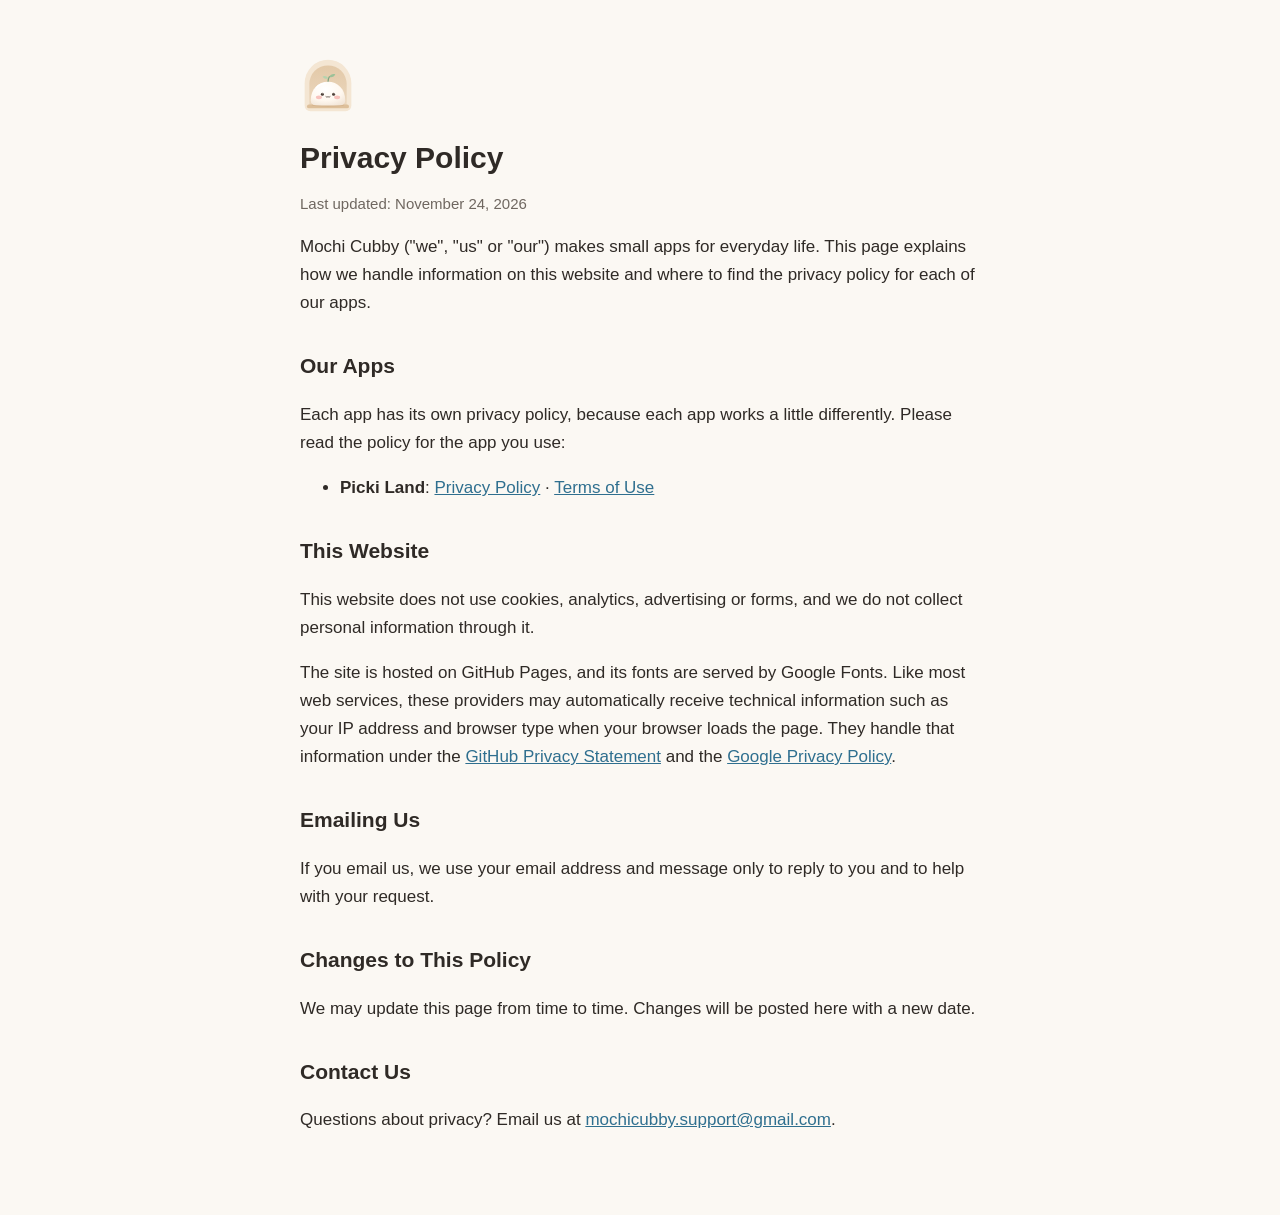
==== privacy/index.html @ b1766f8e "feat: add Mochi Cubby brand logo and homepage prototype - Brand mark (mochi in a cubby) plus horizon" ====
<!doctype html>
<html lang="en"><head><meta charset="utf-8"><meta name="viewport" content="width=device-width,initial-scale=1">
<title>Mochi Cubby Privacy</title><link rel="icon" type="image/svg+xml" href="/assets/brand/mark.svg"><link rel="stylesheet" href="/style.css"></head>
<body><main>
<p><a href="/"><img src="/assets/brand/mark.svg" alt="Mochi Cubby home" width="56" height="56"></a></p>
<h1>Privacy Policy</h1>
<p class="muted">Last updated: November 24, 2026</p>
<p>Mochi Cubby ("we", "us" or "our") makes small apps for everyday life. This page explains how we handle information on this website and where to find the privacy policy for each of our apps.</p>

<h2>Our Apps</h2>
<p>Each app has its own privacy policy, because each app works a little differently. Please read the policy for the app you use:</p>
<ul>
<li><strong>Picki Land</strong>: <a href="/picki-land/privacy">Privacy Policy</a> · <a href="/picki-land/terms">Terms of Use</a></li>
</ul>

<h2>This Website</h2>
<p>This website does not use cookies, analytics, advertising or forms, and we do not collect personal information through it.</p>
<p>The site is hosted on GitHub Pages, and its fonts are served by Google Fonts. Like most web services, these providers may automatically receive technical information such as your IP address and browser type when your browser loads the page. They handle that information under the <a href="https://docs.github.com/en/site-policy/privacy-policies/github-general-privacy-statement">GitHub Privacy Statement</a> and the <a href="https://policies.google.com/privacy">Google Privacy Policy</a>.</p>

<h2>Emailing Us</h2>
<p>If you email us, we use your email address and message only to reply to you and to help with your request.</p>

<h2>Changes to This Policy</h2>
<p>We may update this page from time to time. Changes will be posted here with a new date.</p>

<h2>Contact Us</h2>
<p>Questions about privacy? Email us at <a href="mailto:mochicubby.support@gmail.com">mochicubby.support@gmail.com</a>.</p>
</main></body></html>
---- style.css ----
:root{color-scheme:light dark;--bg:#fbf8f3;--fg:#2f2a26;--muted:#6f6760;--link:#2f6f8f}
@media (prefers-color-scheme:dark){:root{--bg:#1d1b19;--fg:#f1ece6;--muted:#b3aaa1;--link:#8cc4dd}}
body{margin:0;background:var(--bg);color:var(--fg);font:17px/1.65 -apple-system,BlinkMacSystemFont,"PingFang TC","Noto Sans TC",sans-serif}
main{max-width:680px;margin:0 auto;padding:40px 16px 64px}
h1{font-size:30px;line-height:1.25;margin:0 0 8px}h2{font-size:21px;margin:32px 0 8px}
a{color:var(--link)}.muted{color:var(--muted);font-size:15px}hr{border:0;border-top:1px solid var(--muted);opacity:.3;margin:48px 0}
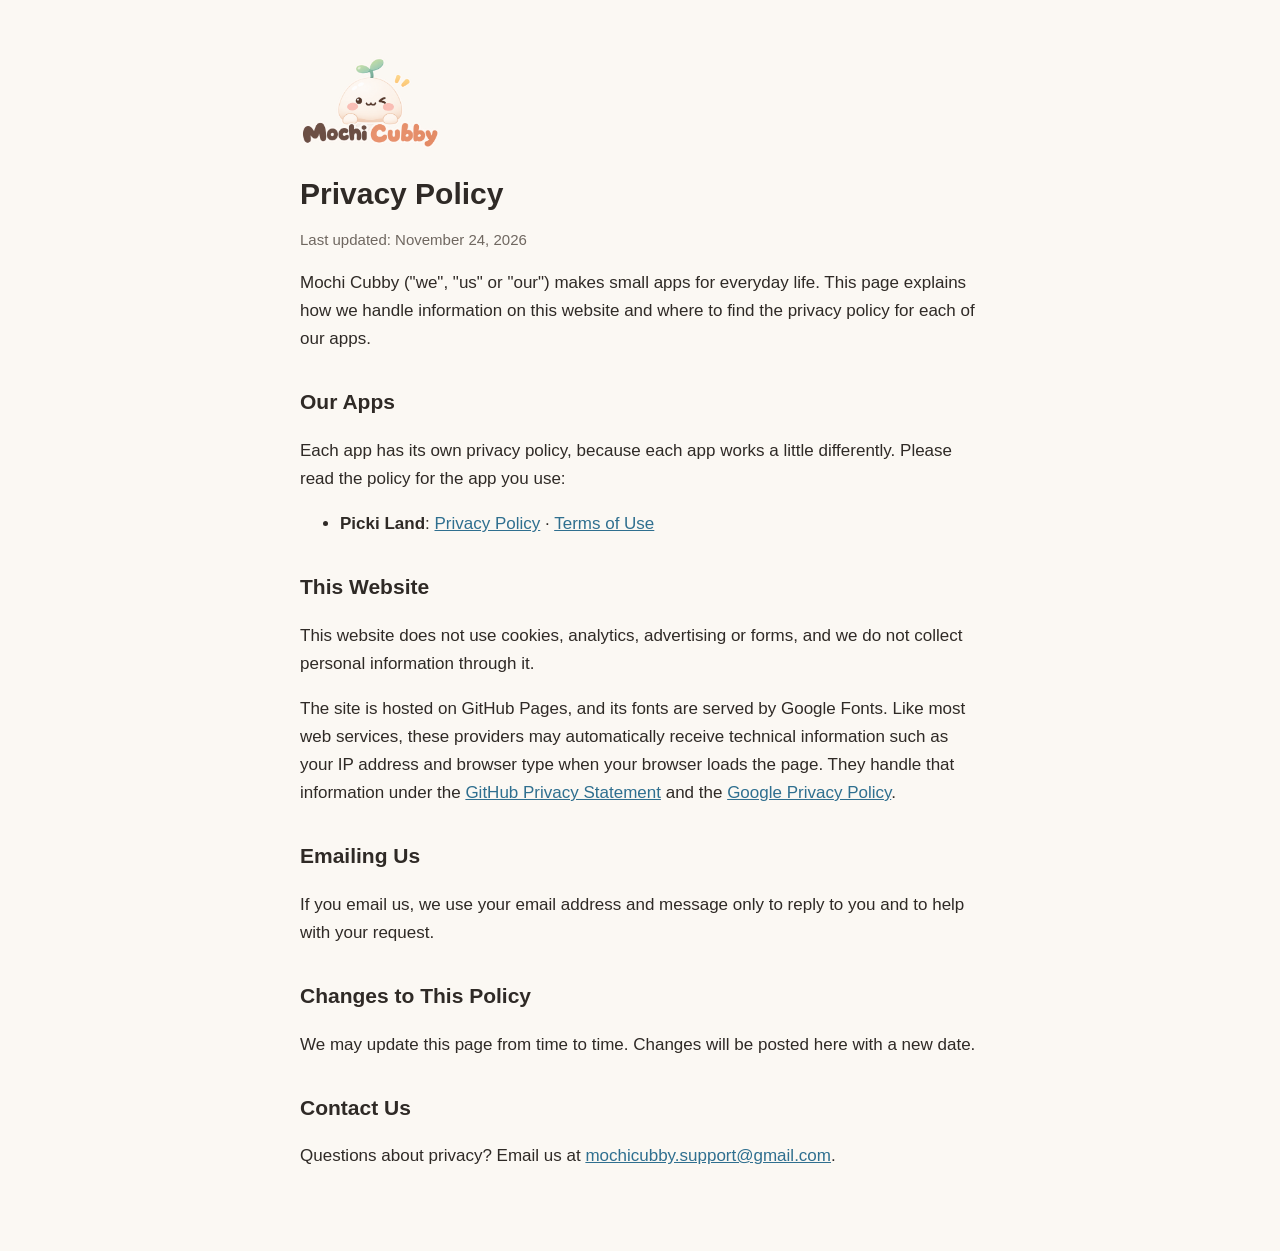
==== commit f8dd055d: "feat: use new sticker logo, scroll reveal sections and feature carousels - Replace drawn logo with T" ====
--- a/privacy/index.html
+++ b/privacy/index.html
@@ -1,8 +1,8 @@
 <!doctype html>
 <html lang="en"><head><meta charset="utf-8"><meta name="viewport" content="width=device-width,initial-scale=1">
-<title>Mochi Cubby Privacy</title><link rel="icon" type="image/svg+xml" href="/assets/brand/mark.svg"><link rel="stylesheet" href="/style.css"></head>
+<title>Mochi Cubby Privacy</title><link rel="icon" type="image/png" href="/assets/brand/favicon.png"><link rel="stylesheet" href="/style.css"></head>
 <body><main>
-<p><a href="/"><img src="/assets/brand/mark.svg" alt="Mochi Cubby home" width="56" height="56"></a></p>
+<p><a href="/"><img src="/assets/brand/logo.png" alt="Mochi Cubby home" width="140" height="92"></a></p>
 <h1>Privacy Policy</h1>
 <p class="muted">Last updated: November 24, 2026</p>
 <p>Mochi Cubby ("we", "us" or "our") makes small apps for everyday life. This page explains how we handle information on this website and where to find the privacy policy for each of our apps.</p>
